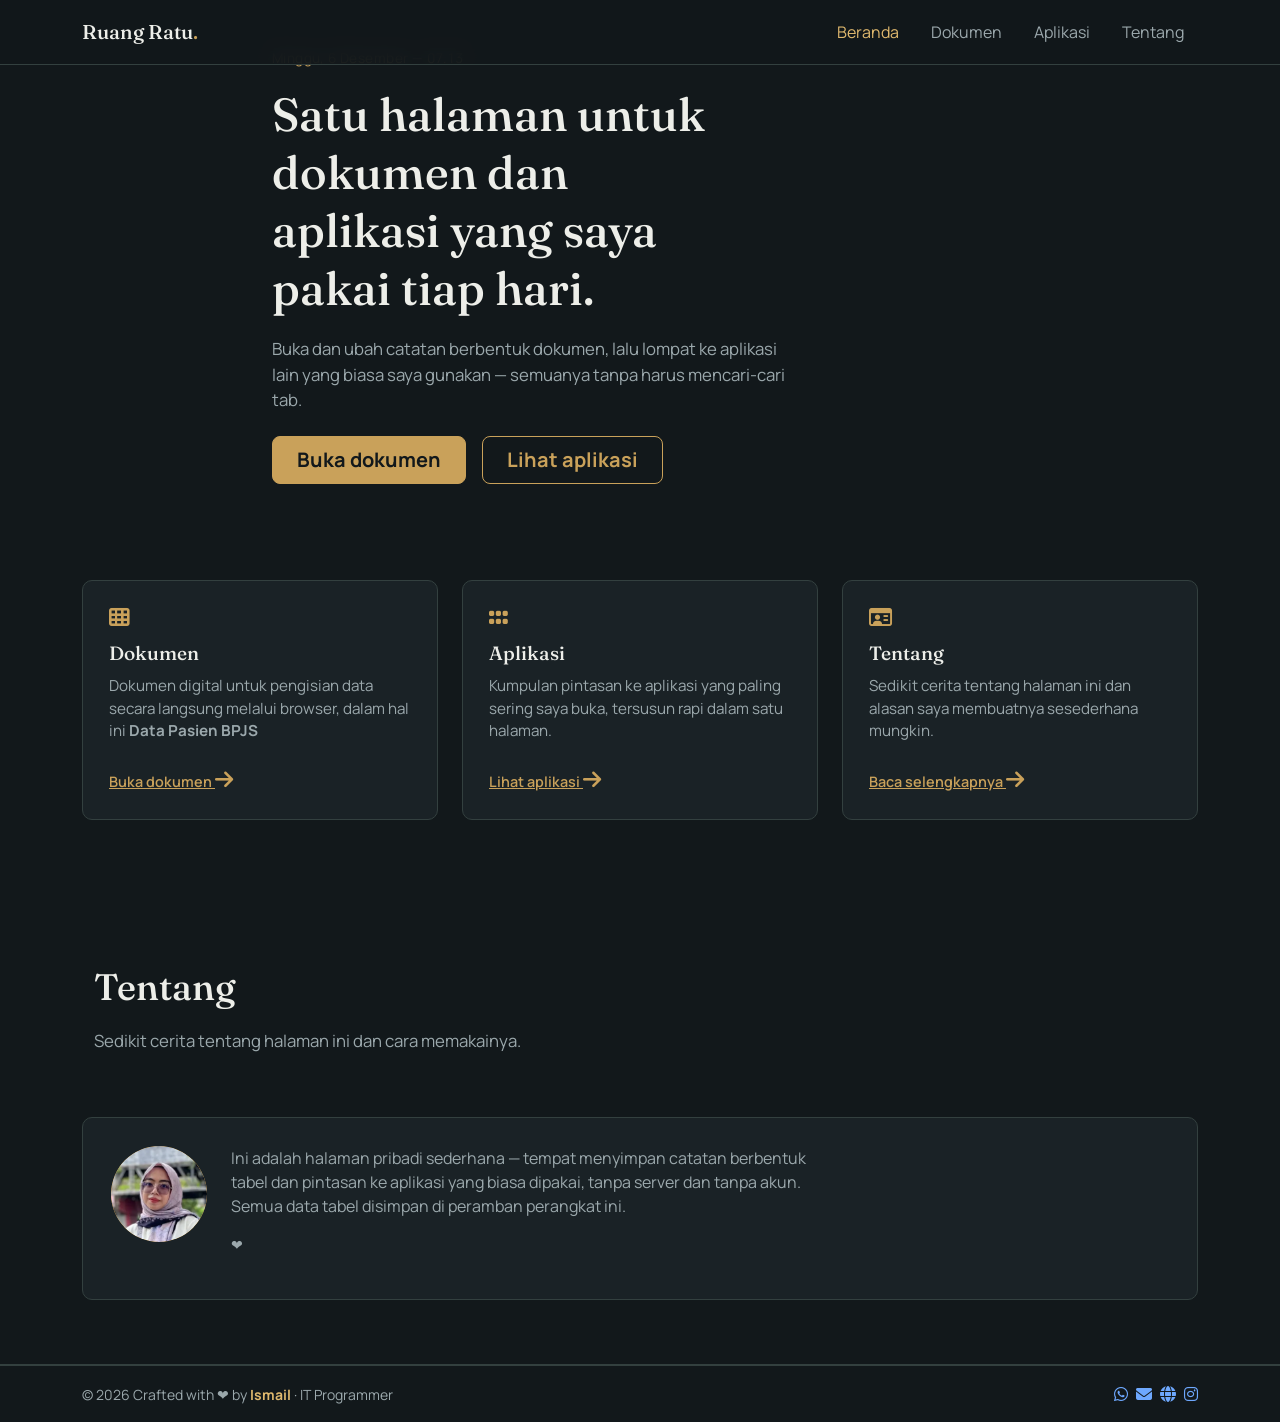
==== index.html @ c06b501b "Update index.html" ====
<!DOCTYPE html>
<html lang="id" data-bs-theme="dark">

<head>
  <meta charset="UTF-8" />
  <meta name="viewport" content="width=device-width, initial-scale=1.0" />
  <title>Beranda — Ruang Kerja Pribadi</title>
  <meta name="description"
    content="Halaman pribadi untuk membuka dokumen dan mengakses aplikasi favorit dalam satu tempat." />

  <link rel="icon" href="assets/img/icon-ratu.png" />

  <link rel="preconnect" href="https://fonts.googleapis.com">
  <link rel="preconnect" href="https://fonts.gstatic.com" crossorigin>
  <link
    href="https://fonts.googleapis.com/css2?family=Fraunces:ital,opsz,wght@0,9..144,400;0,9..144,500;0,9..144,600;1,9..144,500&family=Manrope:wght@400;500;600;700;800&display=swap"
    rel="stylesheet">

  <link rel="stylesheet" href="https://cdn.jsdelivr.net/npm/bootstrap@5.3.3/dist/css/bootstrap.min.css">
  <link rel="stylesheet" href="https://cdnjs.cloudflare.com/ajax/libs/font-awesome/6.5.1/css/all.min.css">
  <link rel="stylesheet" href="css/style.css" />
</head>

<body class="d-flex flex-column min-vh-100">

  <a class="skip-link" href="#isi">Langsung ke isi</a>

  <header id="top">
    <nav class="navbar navbar-expand-lg site-navbar fixed-top">
      <div class="container">
        <a class="navbar-brand" href="index.html">Ruang Ratu<span class="text-brass">.</span></a>
        <button class="navbar-toggler" type="button" data-bs-toggle="collapse" data-bs-target="#mainNav"
          aria-controls="mainNav" aria-expanded="false" aria-label="Buka menu">
          <span class="navbar-toggler-icon"></span>
        </button>
        <div class="collapse navbar-collapse" id="mainNav">
          <ul class="navbar-nav ms-auto gap-lg-1">
            <li class="nav-item"><a class="nav-link active" aria-current="page" href="index.html">Beranda</a></li>
            <li class="nav-item"><a class="nav-link" href="dokumen.html">Dokumen</a></li>
            <li class="nav-item"><a class="nav-link" href="aplikasi.html">Aplikasi</a></li>
            <li class="nav-item"><a class="nav-link" href="#tentang">Tentang</a></li>
          </ul>
        </div>
      </div>
    </nav>
  </header>

  <main class="flex-grow-1">

    <!-- HERO -->
    <section class="hero-section">
      <div class="container py-5">
        <p class="hero-clock" id="liveClock" aria-live="off"></p>
        <h1 class="hero-title">Satu halaman untuk dokumen dan aplikasi yang saya pakai tiap hari.</h1>
        <p class="hero-desc">
          Buka dan ubah catatan berbentuk dokumen, lalu lompat ke aplikasi lain
          yang biasa saya gunakan — semuanya tanpa harus mencari-cari tab.
        </p>
        <div class="d-flex flex-wrap gap-3 mt-4">
          <a href="dokumen.html" class="btn btn-primary btn-lg px-4">Buka dokumen</a>
          <a href="aplikasi.html" class="btn btn-outline-primary btn-lg px-4">Lihat aplikasi</a>
        </div>
      </div>
    </section>

    <!-- ISI -->
    <section id="isi" class="container py-5">
      <div class="row g-4">

        <div class="col-12 col-md-4">
          <div class="overview-card h-100">
            <i class="fa-solid fa-table-cells" aria-hidden="true"></i>
            <h2>Dokumen</h2>
            <p>Dokumen digital untuk pengisian data secara langsung melalui browser, dalam hal ini <strong>Data Pasien
                BPJS</strong></p>
            <a href="dokumen.html" class="overview-link">Buka dokumen <i class="fa-solid fa-arrow-right"></i></a>
          </div>
        </div>

        <div class="col-12 col-md-4">
          <div class="overview-card h-100">
            <i class="fa-solid fa-grip" aria-hidden="true"></i>
            <h2>Aplikasi</h2>
            <p>Kumpulan pintasan ke aplikasi yang paling sering saya buka, tersusun rapi dalam satu halaman.</p>
            <a href="aplikasi.html" class="overview-link">Lihat aplikasi <i class="fa-solid fa-arrow-right"></i></a>
          </div>
        </div>

        <div class="col-12 col-md-4">
          <div class="overview-card h-100">
            <i class="fa-regular fa-id-card" aria-hidden="true"></i>
            <h2>Tentang</h2>
            <p>Sedikit cerita tentang halaman ini dan alasan saya membuatnya sesederhana mungkin.</p>
            <a href="#tentang" class="overview-link">Baca selengkapnya <i class="fa-solid fa-arrow-right"></i></a>
          </div>
        </div>

      </div>
    </section>


    <section id="tentang" class="container py-5">
      <div class="container py-5">
        <h1 class="hero-title hero-title-sm">Tentang</h1>
        <p class="hero-desc">Sedikit cerita tentang halaman ini dan cara memakainya.</p>
      </div>
      <div class="about-card d-flex flex-column flex-sm-row gap-4">
        <div class="avatar" aria-hidden="true"><img src="assets/img/icon-ratu.png" alt="AB"></div>
        <div class="about-text">
          <p>
            Ini adalah halaman pribadi sederhana — tempat menyimpan catatan berbentuk tabel dan
            pintasan ke aplikasi yang biasa dipakai, tanpa server dan tanpa akun. Semua data
            tabel disimpan di peramban perangkat ini.
          </p>
          <p class="about-edit-hint">
            ❤
          </p>
        </div>
      </div>
    </section>

  </main>

  <footer class="site-footer border-top mt-3">
    <div class="footer-bottom border-top">
      <div class="container d-flex flex-wrap justify-content-between align-items-center py-3">
        <p class="mb-0 small text-body-secondary">&copy; <span id="year"></span> Crafted with ❤️ by <strong
            style="color:var(--brass-strong)">Ismail</strong> · IT Programmer
        </p>

        <div class="d-flex gap-2 footer-social">
          <a class="social-btn" href="https://wa.me/6281913333320" target="_blank" rel="noopener noreferrer"
            aria-label="Hubungi lewat WhatsApp" title="WhatsApp">
            <i class="fa-brands fa-whatsapp" aria-hidden="true"></i>
          </a>
          <a class="social-btn" href="mailto:ismailwasil11@gmail.com" aria-label="Kirim email" title="Email">
            <i class="fa-solid fa-envelope" aria-hidden="true"></i>
          </a>
          <a class="social-btn" href="https://ismailportfolio.pages.dev/" target="_blank" rel="noopener noreferrer"
            aria-label="Kunjungi situs web" title="Website">
            <i class="fa-solid fa-globe" aria-hidden="true"></i>
          </a>
          <a class="social-btn" href="https://instagram.com/ismail_ibn_wasil" target="_blank" rel="noopener noreferrer"
            aria-label="Kunjungi Instagram" title="Instagram">
            <i class="fa-brands fa-instagram" aria-hidden="true"></i>
          </a>
        </div>
      </div>
    </div>
  </footer>


  <script src="https://cdn.jsdelivr.net/npm/bootstrap@5.3.3/dist/js/bootstrap.bundle.min.js"></script>
  <script src="js/script.js"></script>
</body>

</html>
---- css/style.css ----
/* =========================================================
   OVERRIDE TEMA BOOTSTRAP
   (mengganti palet default Bootstrap dengan token warna sendiri)
   ========================================================= */
:root,
[data-bs-theme="dark"] {
  --bs-body-bg: #12181B;
  --bs-body-color: #EDEEE9;
  --bs-secondary-color: #9BA8AC;
  --bs-border-color: #33403F;
  --bs-link-color: #C9A15A;
  --bs-link-hover-color: #E0B96E;
  --bs-body-font-family: 'Manrope', system-ui, -apple-system, sans-serif;

  /* token tambahan khusus desain ini */
  --paper: #F6F3EC;
  --paper-line: #E4DFD1;
  --ink: #12181B;
  --ink-soft: #1A2226;
  --mist: #232B2F;
  --mist-border: #33403F;
  --brass: #C9A15A;
  --brass-strong: #E0B96E;
  --font-display: 'Fraunces', Georgia, serif;
}

h1,
h2,
h3,
.navbar-brand {
  font-family: var(--font-display);
  font-weight: 500;
}

code {
  background: var(--mist);
  border: 1px solid var(--mist-border);
  padding: 0.1em 0.45em;
  border-radius: 4px;
  font-size: 0.9em;
  color: var(--brass-strong);
}

.text-brass {
  color: var(--brass);
}

@media (prefers-reduced-motion: reduce) {
  * {
    animation-duration: 0.001ms !important;
    transition-duration: 0.001ms !important;
  }
}

:focus-visible {
  outline: 2px solid var(--brass);
  outline-offset: 3px;
}

.skip-link {
  position: absolute;
  left: -9999px;
  top: 0;
  background: var(--brass);
  color: var(--ink);
  padding: 10px 16px;
  border-radius: 0 0 6px 0;
  z-index: 200;
}

.skip-link:focus {
  left: 0;
}

/* Tombol: dipetakan ke warna brass, bukan biru bawaan Bootstrap */
.btn-primary {
  --bs-btn-bg: var(--brass);
  --bs-btn-border-color: var(--brass);
  --bs-btn-hover-bg: var(--brass-strong);
  --bs-btn-hover-border-color: var(--brass-strong);
  --bs-btn-active-bg: var(--brass-strong);
  --bs-btn-active-border-color: var(--brass-strong);
  --bs-btn-color: #12181B;
  --bs-btn-hover-color: #12181B;
  --bs-btn-active-color: #12181B;
  font-weight: 700;
}

.btn-outline-primary {
  --bs-btn-color: var(--brass);
  --bs-btn-border-color: var(--brass);
  --bs-btn-hover-bg: var(--brass);
  --bs-btn-hover-border-color: var(--brass);
  --bs-btn-hover-color: #12181B;
  --bs-btn-active-bg: var(--brass);
  --bs-btn-active-border-color: var(--brass);
  --bs-btn-active-color: #12181B;
  font-weight: 700;
}

/* =========================================================
   NAVBAR
   ========================================================= */
.site-navbar {
  background: rgba(18, 24, 27, 0.9);
  backdrop-filter: blur(10px);
  border-bottom: 1px solid var(--mist-border);
  padding-top: 12px;
  padding-bottom: 12px;
}

.site-navbar .navbar-brand {
  font-size: 1.25rem;
  color: var(--bs-body-color);
}

.site-navbar .nav-link {
  color: var(--bs-secondary-color);
  padding: 8px 14px !important;
  border-radius: 6px;
  transition: color 180ms ease, background 180ms ease;
}

.site-navbar .nav-link:hover {
  color: var(--bs-body-color);
  background: var(--mist);
}

.site-navbar .nav-link.active {
  color: var(--brass-strong);
}

/* =========================================================
   HERO
   ========================================================= */
.hero-section {
  animation: hero-in 700ms ease both;
}

@keyframes hero-in {
  from {
    opacity: 0;
    transform: translateY(10px);
  }

  to {
    opacity: 1;
    transform: translateY(0);
  }
}

.hero-section .container {
  max-width: 760px;
  padding-top: 56px;
  padding-bottom: 40px;
}

.hero-section-sm .container {
  padding-top: 40px;
  padding-bottom: 24px;
}

.hero-clock {
  font-size: 0.85rem;
  letter-spacing: 0.03em;
  color: var(--brass);
  margin-bottom: 18px;
  font-variant-numeric: tabular-nums;
}

.hero-title {
  font-size: clamp(1.9rem, 4vw, 2.9rem);
  line-height: 1.25;
  max-width: 15ch;
  margin: 0;
}

.hero-title-sm {
  font-size: clamp(1.7rem, 3.4vw, 2.3rem);
  max-width: none;
}

.hero-desc {
  margin-top: 18px;
  max-width: 52ch;
  font-size: 1.05rem;
  color: var(--bs-secondary-color);
}

/* =========================================================
   KARTU RINGKASAN (Beranda)
   ========================================================= */
.overview-card {
  border: 1px solid var(--mist-border);
  border-radius: 10px;
  background: var(--ink-soft);
  padding: 26px;
  display: flex;
  flex-direction: column;
  gap: 10px;
  transition: border-color 180ms ease, transform 180ms ease;
}

.overview-card:hover {
  border-color: var(--brass);
  transform: translateY(-2px);
}

.overview-card i {
  color: var(--brass);
  font-size: 1.3rem;
}

.overview-card h2 {
  font-size: 1.2rem;
  margin: 4px 0 0;
}

.overview-card p {
  color: var(--bs-secondary-color);
  font-size: 0.95rem;
  flex-grow: 1;
}

.overview-link {
  color: var(--brass);
  font-weight: 600;
  font-size: 0.9rem;
}

.overview-link:hover {
  color: var(--brass-strong);
}

/* =========================================================
   DOKUMEN / SPREADSHEET
   ========================================================= */
.dokumen {
  width: 95%;
  margin: 0 auto;
  display: block;
}

.sheet-panel {
  background: var(--paper);
  border-radius: 10px;
  overflow: hidden;
  box-shadow: 0 20px 50px -25px rgba(0, 0, 0, 0.6);
}

/* =========================================================
   APLIKASI
   ========================================================= */
.app-btn {
  display: flex;
  align-items: center;
  gap: 12px;
  padding: 16px;
  border: 1px solid var(--mist-border);
  border-radius: 10px;
  background: var(--ink-soft);
  height: 100%;
  transition: border-color 180ms ease, background 180ms ease, transform 180ms ease;
}

.app-btn:hover {
  border-color: var(--brass);
  background: var(--mist);
  transform: translateY(-2px);
}

.app-btn i {
  font-size: 1.15rem;
  color: var(--brass);
  width: 22px;
  text-align: center;
}

.app-btn span {
  font-weight: 600;
  font-size: 0.95rem;
  color: var(--bs-body-color);
}

/* =========================================================
   TENTANG
   ========================================================= */
.about-card {
  padding: 28px;
  border: 1px solid var(--mist-border);
  border-radius: 10px;
  background: var(--ink-soft);
}

.avatar {
  flex-shrink: 0;
  width: 96px;
  height: 96px;
  border-radius: 50%;
  background: var(--brass);
  color: var(--ink);
  font-family: var(--font-display);
  font-weight: 600;
  display: flex;
  align-items: center;
  justify-content: center;
  font-size: 1.1rem;
  overflow: hidden;
}

.avatar img {
  display: block;
  width: 100%;
  height: 100%;
  border-radius: 50%;
  object-fit: cover;
  object-position: center 30%;
}

.about-text p {
  color: var(--bs-secondary-color);
  max-width: 60ch;
}

.about-edit-hint {
  font-size: 0.88rem;
  color: #7C8A8E;
}

/* =========================================================
   FOOTER
   ========================================================= */
.site-footer {
  border-color: var(--mist-border) !important;
}

.back-to-top {
  display: inline-flex;
  align-items: center;
  gap: 6px;
  color: var(--bs-secondary-color);
  transition: color 180ms ease;
}

.back-to-top:hover {
  color: var(--brass-strong);
}

/* =========================================================
   RESPONSIVE
   ========================================================= */
@media (max-width: 991.98px) {
  .site-navbar .navbar-nav {
    padding-top: 10px;
    gap: 2px;
  }
}

@media (max-width: 575.98px) {
  .sheet-status {
    margin-left: 0;
    width: 100%;
    order: 3;
  }
}
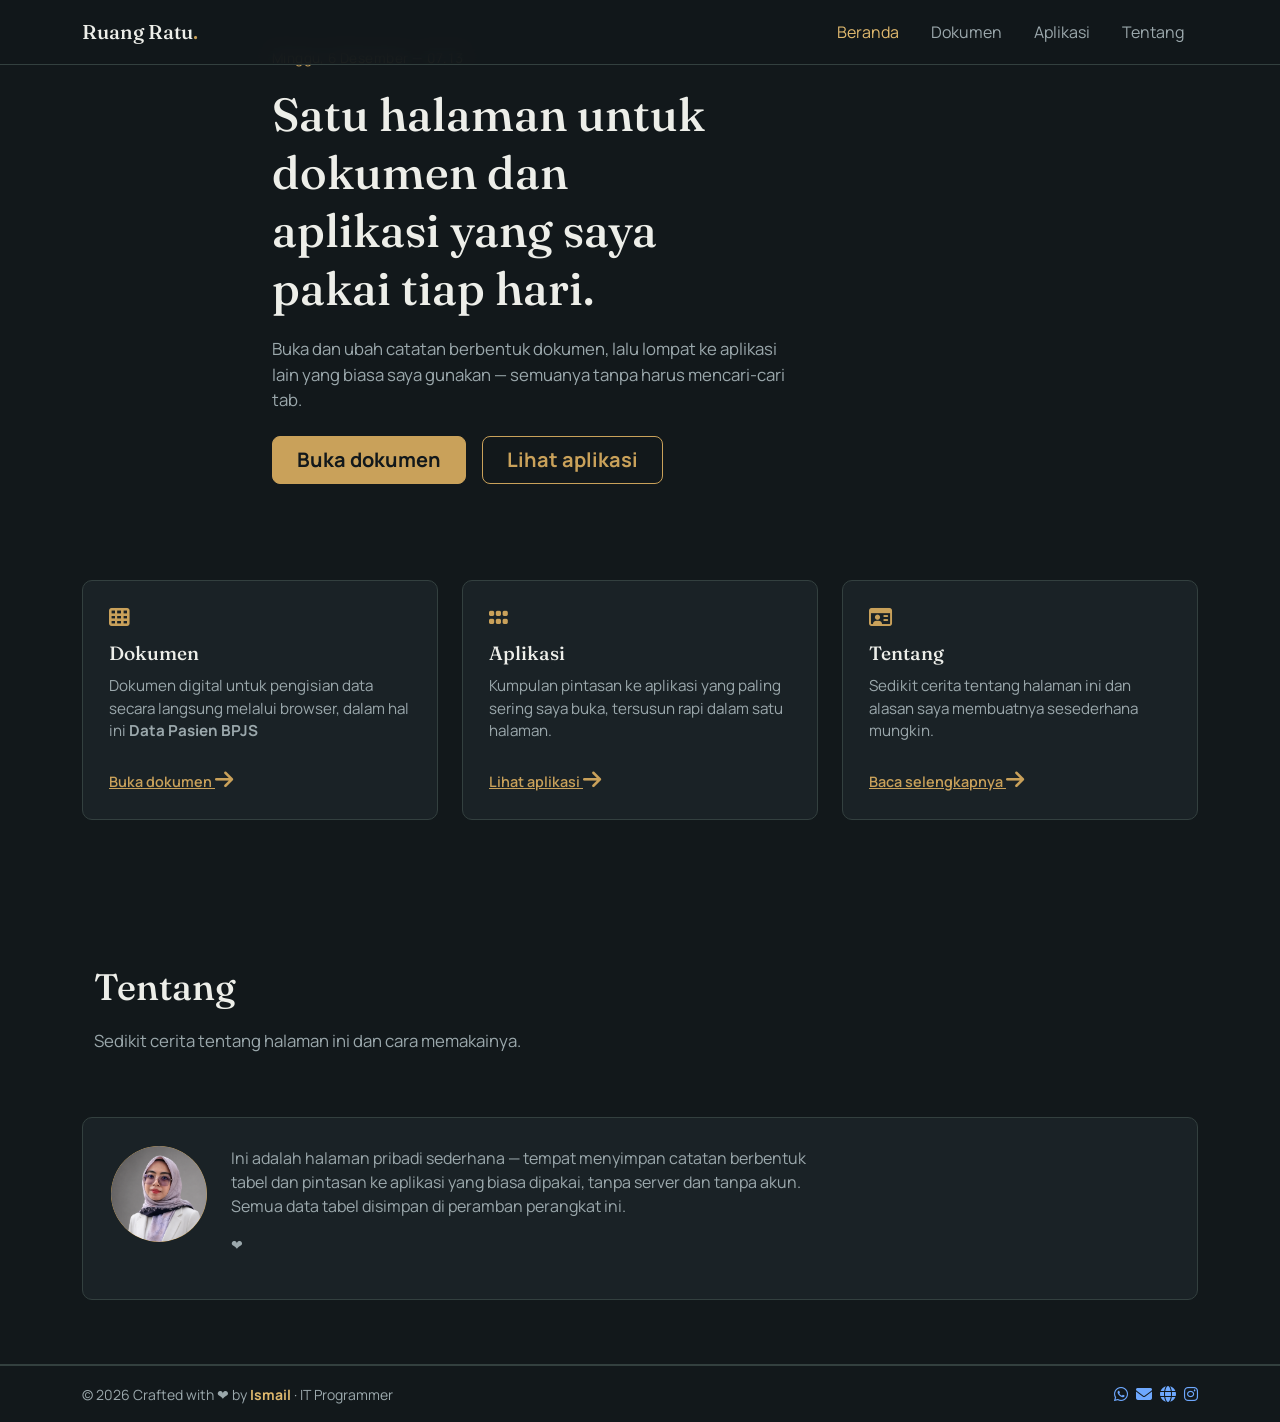
==== commit a89ad41c: "Update index.html" ====
--- a/index.html
+++ b/index.html
@@ -8,7 +8,7 @@
   <meta name="description"
     content="Halaman pribadi untuk membuka dokumen dan mengakses aplikasi favorit dalam satu tempat." />
 
-  <link rel="icon" href="assets/img/icon-ratu.png" />
+  <link rel="icon" href="assets/img/Professional_profil_round.png" />
 
   <link rel="preconnect" href="https://fonts.googleapis.com">
   <link rel="preconnect" href="https://fonts.gstatic.com" crossorigin>
@@ -105,7 +105,7 @@
         <p class="hero-desc">Sedikit cerita tentang halaman ini dan cara memakainya.</p>
       </div>
       <div class="about-card d-flex flex-column flex-sm-row gap-4">
-        <div class="avatar" aria-hidden="true"><img src="assets/img/icon-ratu.png" alt="AB"></div>
+        <div class="avatar" aria-hidden="true"><img src="assets/img/Professional_profil_round.png" alt="RR"></div>
         <div class="about-text">
           <p>
             Ini adalah halaman pribadi sederhana — tempat menyimpan catatan berbentuk tabel dan
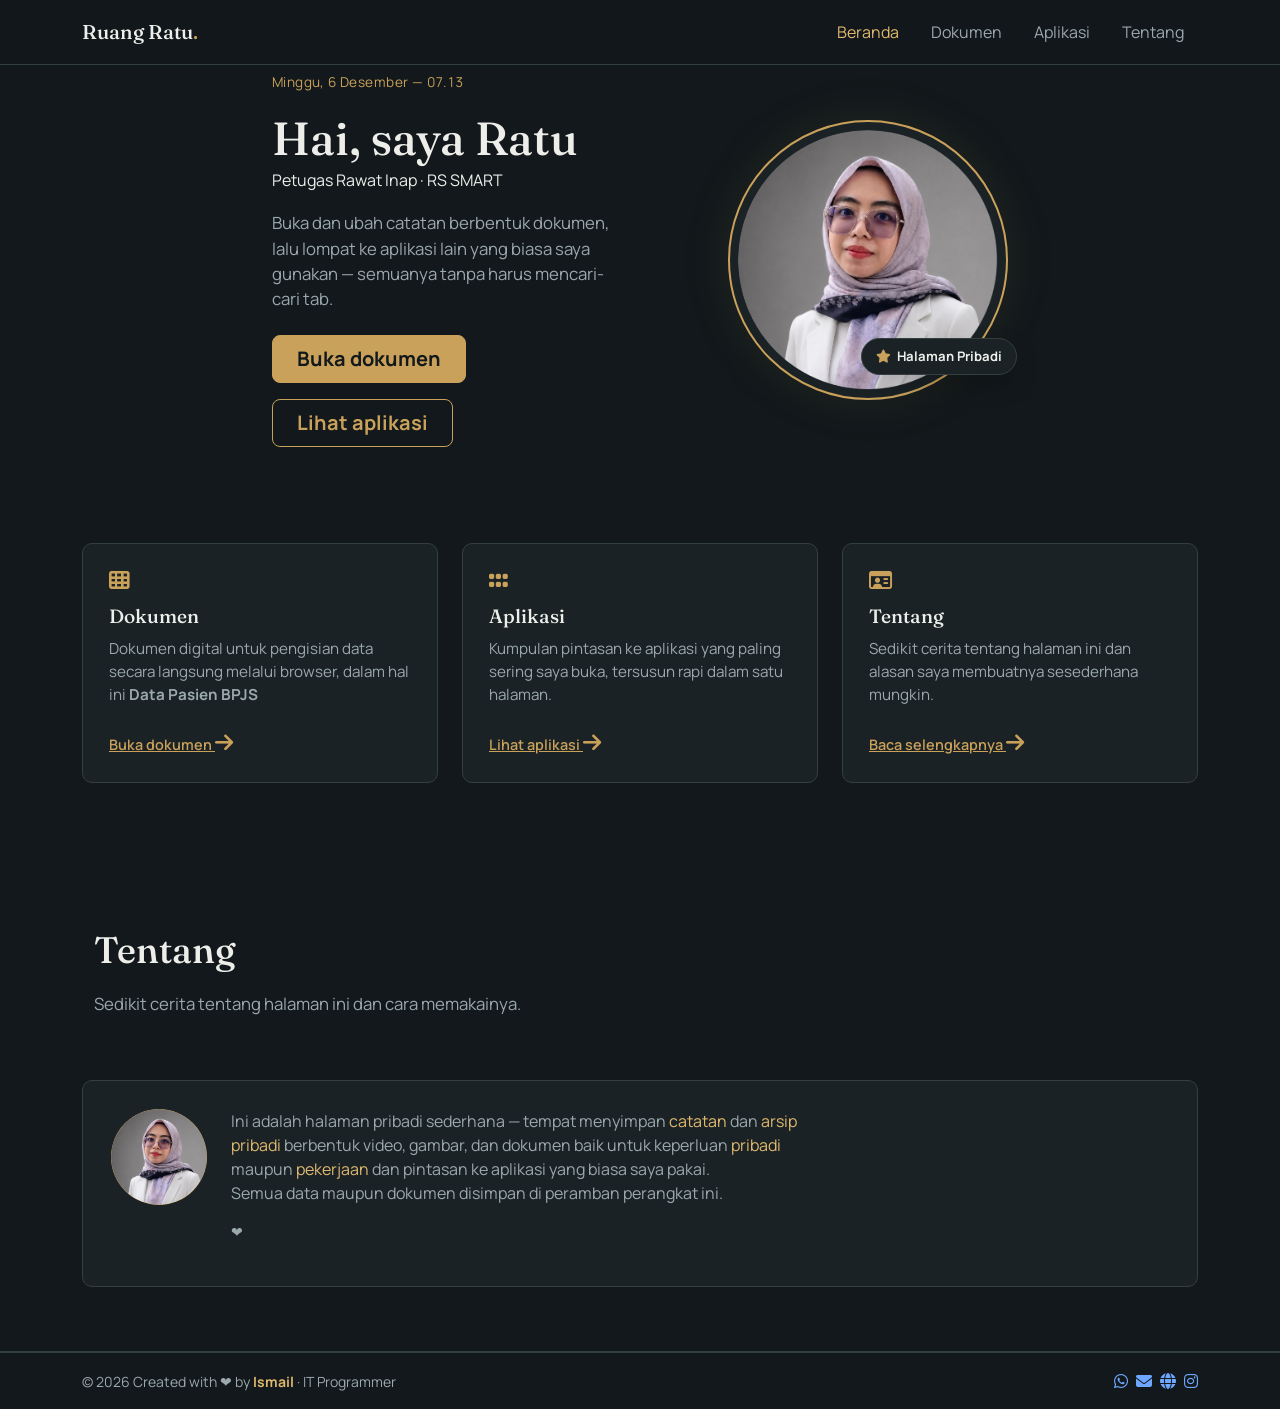
==== commit 6a07acb2: "Update index.html" ====
--- a/index.html
+++ b/index.html
@@ -48,7 +48,7 @@
   <main class="flex-grow-1">
 
     <!-- HERO -->
-    <section class="hero-section">
+    <!-- <section class="hero-section">
       <div class="container py-5">
         <p class="hero-clock" id="liveClock" aria-live="off"></p>
         <h1 class="hero-title">Satu halaman untuk dokumen dan aplikasi yang saya pakai tiap hari.</h1>
@@ -59,6 +59,35 @@
         <div class="d-flex flex-wrap gap-3 mt-4">
           <a href="dokumen.html" class="btn btn-primary btn-lg px-4">Buka dokumen</a>
           <a href="aplikasi.html" class="btn btn-outline-primary btn-lg px-4">Lihat aplikasi</a>
+        </div>
+      </div>
+    </section> -->
+
+    <section class="hero-section hero-section-split mt-4">
+      <div class="container py-5">
+        <div class="row align-items-center g-5">
+
+          <div class="col-12 col-lg-6 order-2 order-lg-1">
+            <p class="hero-clock" id="liveClock" aria-live="off"></p>
+            <h1 class="hero-title mt-3">Hai, saya <span class="hero-name">Ratu</span></h1>
+            <p class="hero-role">Petugas Rawat Inap &middot; RS SMART</p>
+            <p class="hero-desc">
+              Buka dan ubah catatan berbentuk dokumen, lalu lompat ke aplikasi lain
+              yang biasa saya gunakan — semuanya tanpa harus mencari-cari tab.
+            </p>
+            <div class="d-flex flex-wrap gap-3 mt-4">
+              <a href="dokumen.html" class="btn btn-primary btn-lg px-4">Buka dokumen</a>
+              <a href="aplikasi.html" class="btn btn-outline-primary btn-lg px-4">Lihat aplikasi</a>
+            </div>
+          </div>
+
+          <div class="col-12 col-lg-6 order-1 order-lg-2">
+            <div class="hero-photo-wrap">
+              <img src="assets/img/Professional_profil_round.png" alt="Foto profil" class="hero-photo" />
+              <span class="hero-photo-tag"><i class="fa-solid fa-star" aria-hidden="true"></i> Halaman Pribadi</span>
+            </div>
+          </div>
+
         </div>
       </div>
     </section>
@@ -108,9 +137,13 @@
         <div class="avatar" aria-hidden="true"><img src="assets/img/Professional_profil_round.png" alt="RR"></div>
         <div class="about-text">
           <p>
-            Ini adalah halaman pribadi sederhana — tempat menyimpan catatan berbentuk tabel dan
-            pintasan ke aplikasi yang biasa dipakai, tanpa server dan tanpa akun. Semua data
-            tabel disimpan di peramban perangkat ini.
+            Ini adalah halaman pribadi sederhana — tempat menyimpan <span
+              style="color:var(--brass-strong)">catatan</span> dan <span style="color:var(--brass-strong)">arsip
+              pribadi</span> berbentuk video, gambar, dan dokumen baik untuk keperluan <span
+              style="color:var(--brass-strong)">pribadi</span> maupun <span
+              style="color:var(--brass-strong)">pekerjaan</span> dan
+            pintasan ke aplikasi yang biasa saya pakai. <br> Semua data maupun dokumen disimpan di peramban perangkat
+            ini.
           </p>
           <p class="about-edit-hint">
             ❤
@@ -124,7 +157,7 @@
   <footer class="site-footer border-top mt-3">
     <div class="footer-bottom border-top">
       <div class="container d-flex flex-wrap justify-content-between align-items-center py-3">
-        <p class="mb-0 small text-body-secondary">&copy; <span id="year"></span> Crafted with ❤️ by <strong
+        <p class="mb-0 small text-body-secondary">&copy; <span id="year"></span> Created with ❤️ by <strong
             style="color:var(--brass-strong)">Ismail</strong> · IT Programmer
         </p>
 
--- a/css/style.css
+++ b/css/style.css
@@ -185,6 +185,74 @@
   max-width: 52ch;
   font-size: 1.05rem;
   color: var(--bs-secondary-color);
+}
+
+/* ===== HERO PICTURE */
+
+/* Foto di sisi kanan hero Beranda: bingkai bulat + ring cahaya + label mengambang */
+.hero-photo-wrap {
+  position: relative;
+  width: min(240px, 55vw);
+  aspect-ratio: 1 / 1;
+  margin: 0 auto;
+  padding: 8px;
+  border-radius: 50%;
+  border: 2px solid var(--brass);
+  background: var(--ink-soft);
+}
+
+.hero-photo-wrap::before {
+  content: '';
+  position: absolute;
+  inset: -10%;
+  border-radius: 50%;
+  background: radial-gradient(circle, rgba(201, 161, 90, 0.28), transparent 70%);
+  filter: blur(18px);
+  z-index: -1;
+}
+
+.hero-photo {
+  display: block;
+  width: 100%;
+  height: 100%;
+  border-radius: 50%;
+  object-fit: cover;
+  object-position: center 25%;
+}
+
+.hero-photo-tag {
+  position: absolute;
+  bottom: 8%;
+  right: -4%;
+  display: inline-flex;
+  align-items: center;
+  gap: 6px;
+  background: var(--ink-soft);
+  border: 1px solid var(--mist-border);
+  color: var(--bs-body-color);
+  padding: 8px 14px;
+  border-radius: 999px;
+  font-size: 0.82rem;
+  font-weight: 700;
+  box-shadow: 0 10px 30px -12px rgba(0, 0, 0, 0.6);
+  white-space: nowrap;
+}
+
+.hero-photo-tag i {
+  color: var(--brass);
+}
+
+@media (min-width: 992px) {
+  .hero-photo-wrap {
+    width: min(280px, 22vw);
+    margin: 0 0 0 auto;
+  }
+}
+
+@media (max-width: 991.98px) {
+  .hero-photo-wrap {
+    margin-bottom: 8px;
+  }
 }
 
 /* =========================================================
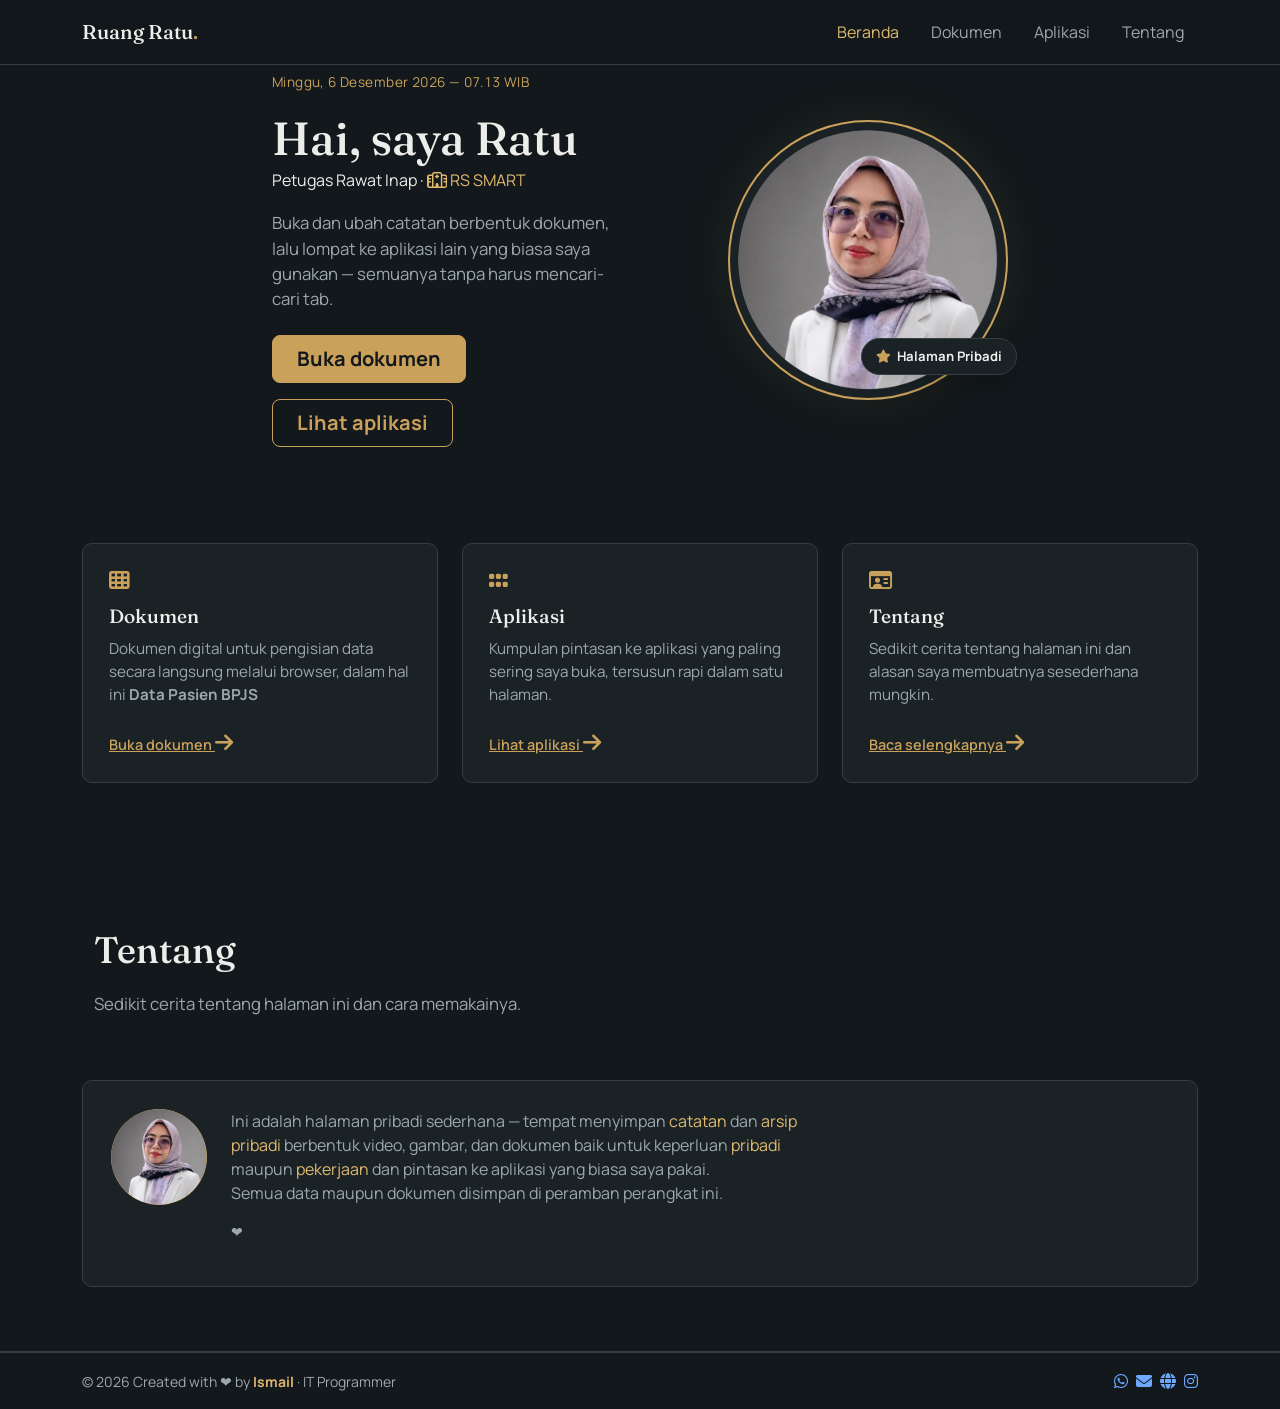
==== commit 23c6931c: "Update index.html" ====
--- a/index.html
+++ b/index.html
@@ -70,7 +70,10 @@
           <div class="col-12 col-lg-6 order-2 order-lg-1">
             <p class="hero-clock" id="liveClock" aria-live="off"></p>
             <h1 class="hero-title mt-3">Hai, saya <span class="hero-name">Ratu</span></h1>
-            <p class="hero-role">Petugas Rawat Inap &middot; RS SMART</p>
+            <p class="hero-role">Petugas Rawat Inap &middot; <a href="https://rsud.pamekasankab.go.id" target="_blank"
+                style="color:var(--brass-strong); text-decoration: none;"><i class="fa-regular fa-hospital"></i> RS
+                SMART</a>
+            </p>
             <p class="hero-desc">
               Buka dan ubah catatan berbentuk dokumen, lalu lompat ke aplikasi lain
               yang biasa saya gunakan — semuanya tanpa harus mencari-cari tab.
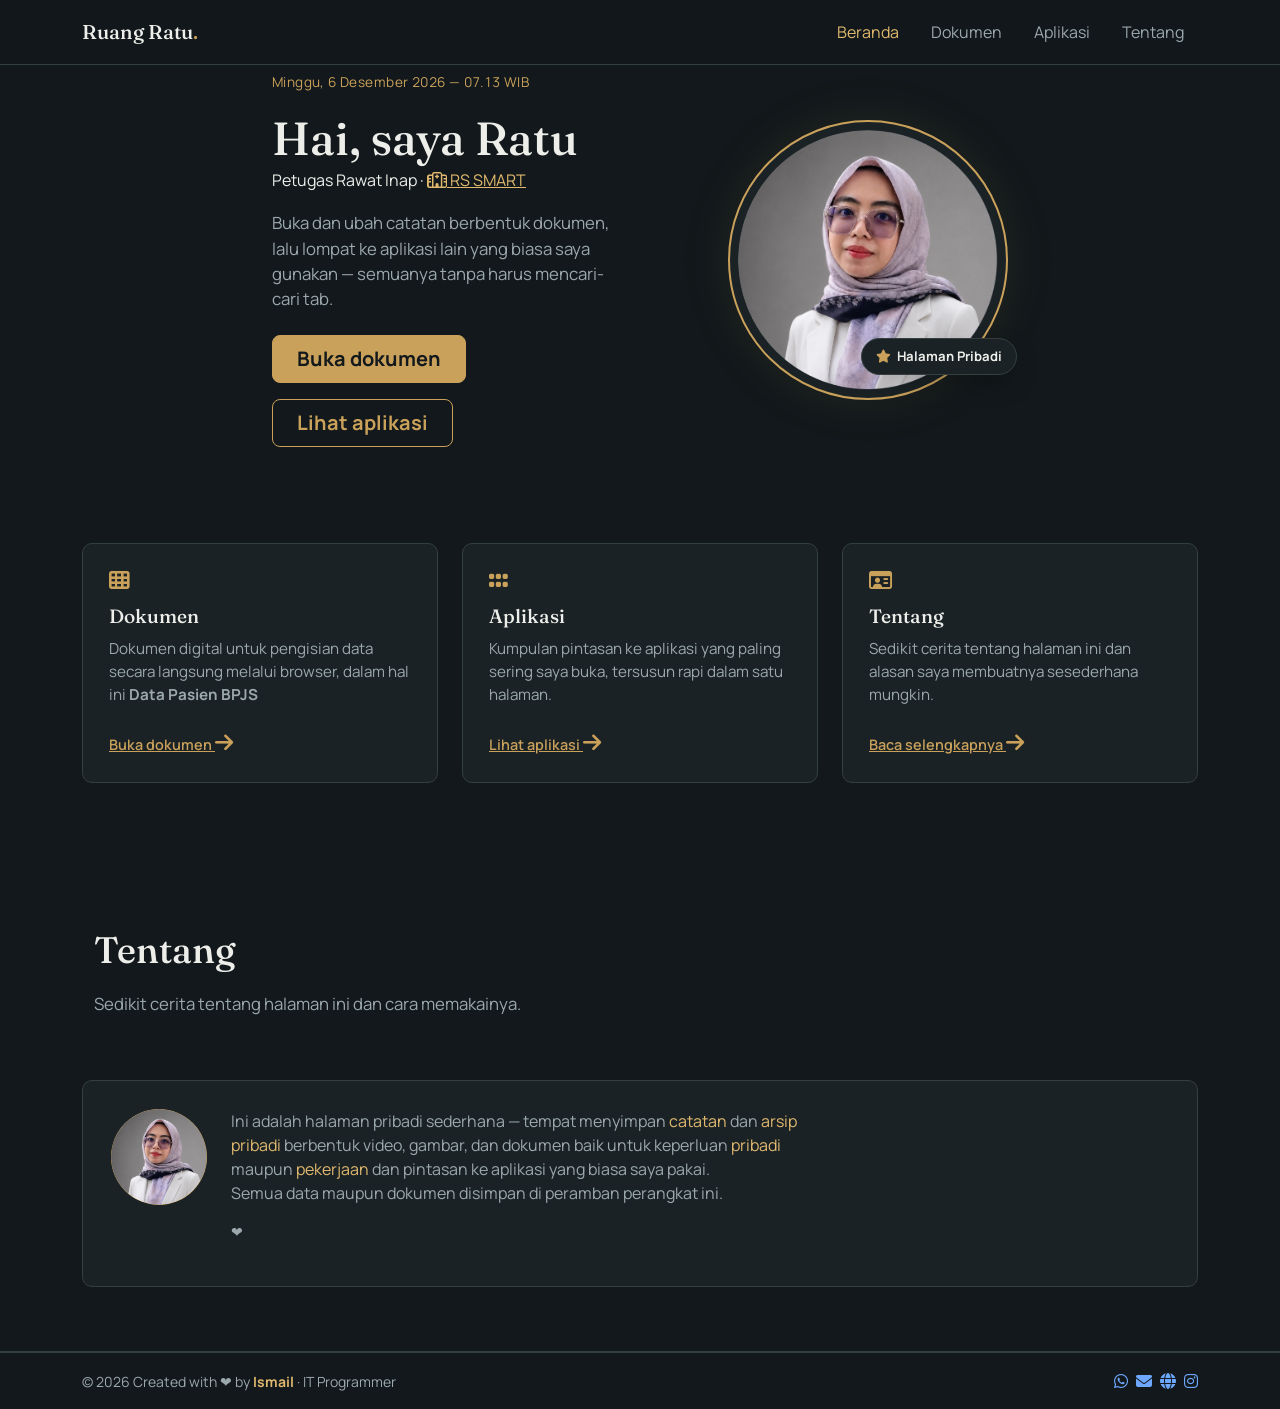
==== commit 0792534a: "Update index.html" ====
--- a/index.html
+++ b/index.html
@@ -71,7 +71,7 @@
             <p class="hero-clock" id="liveClock" aria-live="off"></p>
             <h1 class="hero-title mt-3">Hai, saya <span class="hero-name">Ratu</span></h1>
             <p class="hero-role">Petugas Rawat Inap &middot; <a href="https://rsud.pamekasankab.go.id" target="_blank"
-                style="color:var(--brass-strong); text-decoration: none;"><i class="fa-regular fa-hospital"></i> RS
+                style="color:var(--brass-strong)"><i class="fa-regular fa-hospital"></i> RS
                 SMART</a>
             </p>
             <p class="hero-desc">
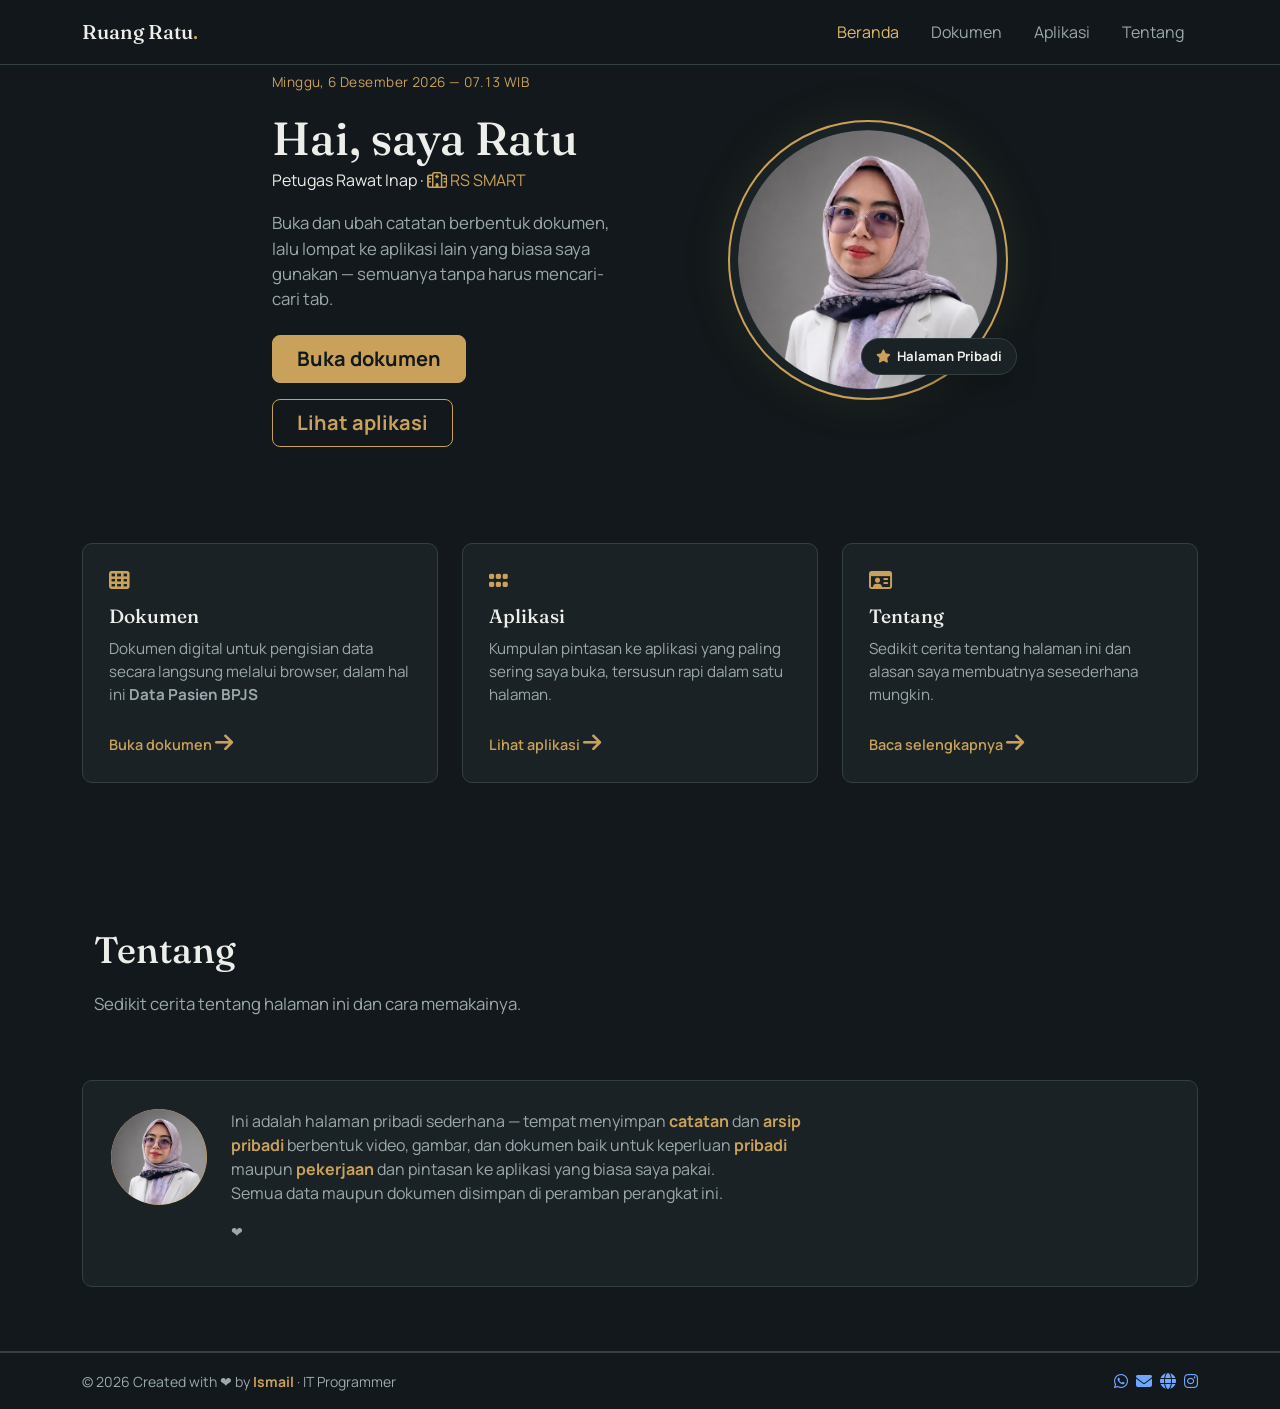
==== commit 71872f93: "Update index.html" ====
--- a/index.html
+++ b/index.html
@@ -71,7 +71,7 @@
             <p class="hero-clock" id="liveClock" aria-live="off"></p>
             <h1 class="hero-title mt-3">Hai, saya <span class="hero-name">Ratu</span></h1>
             <p class="hero-role">Petugas Rawat Inap &middot; <a href="https://rsud.pamekasankab.go.id" target="_blank"
-                style="color:var(--brass-strong)"><i class="fa-regular fa-hospital"></i> RS
+                class="text-brass"><i class="fa-regular fa-hospital"></i> RS
                 SMART</a>
             </p>
             <p class="hero-desc">
@@ -140,11 +140,10 @@
         <div class="avatar" aria-hidden="true"><img src="assets/img/Professional_profil_round.png" alt="RR"></div>
         <div class="about-text">
           <p>
-            Ini adalah halaman pribadi sederhana — tempat menyimpan <span
-              style="color:var(--brass-strong)">catatan</span> dan <span style="color:var(--brass-strong)">arsip
+            Ini adalah halaman pribadi sederhana — tempat menyimpan <span class="text-brass-strong">catatan</span> dan
+            <span class="text-brass-strong">arsip
               pribadi</span> berbentuk video, gambar, dan dokumen baik untuk keperluan <span
-              style="color:var(--brass-strong)">pribadi</span> maupun <span
-              style="color:var(--brass-strong)">pekerjaan</span> dan
+              class="text-brass-strong">pribadi</span> maupun <span class="text-brass-strong">pekerjaan</span> dan
             pintasan ke aplikasi yang biasa saya pakai. <br> Semua data maupun dokumen disimpan di peramban perangkat
             ini.
           </p>
@@ -161,7 +160,7 @@
     <div class="footer-bottom border-top">
       <div class="container d-flex flex-wrap justify-content-between align-items-center py-3">
         <p class="mb-0 small text-body-secondary">&copy; <span id="year"></span> Created with ❤️ by <strong
-            style="color:var(--brass-strong)">Ismail</strong> · IT Programmer
+            class="text-brass">Ismail</strong> · IT Programmer
         </p>
 
         <div class="d-flex gap-2 footer-social">
--- a/css/style.css
+++ b/css/style.css
@@ -41,8 +41,19 @@
   color: var(--brass-strong);
 }
 
+/* agar tag a tidak bergaris */
+a {
+  text-decoration: none;
+}
+/* /agar tag a tidak bergaris */
+
 .text-brass {
   color: var(--brass);
+}
+
+.text-brass-strong {
+  color: var(--brass);
+  font-weight: bolder;
 }
 
 @media (prefers-reduced-motion: reduce) {
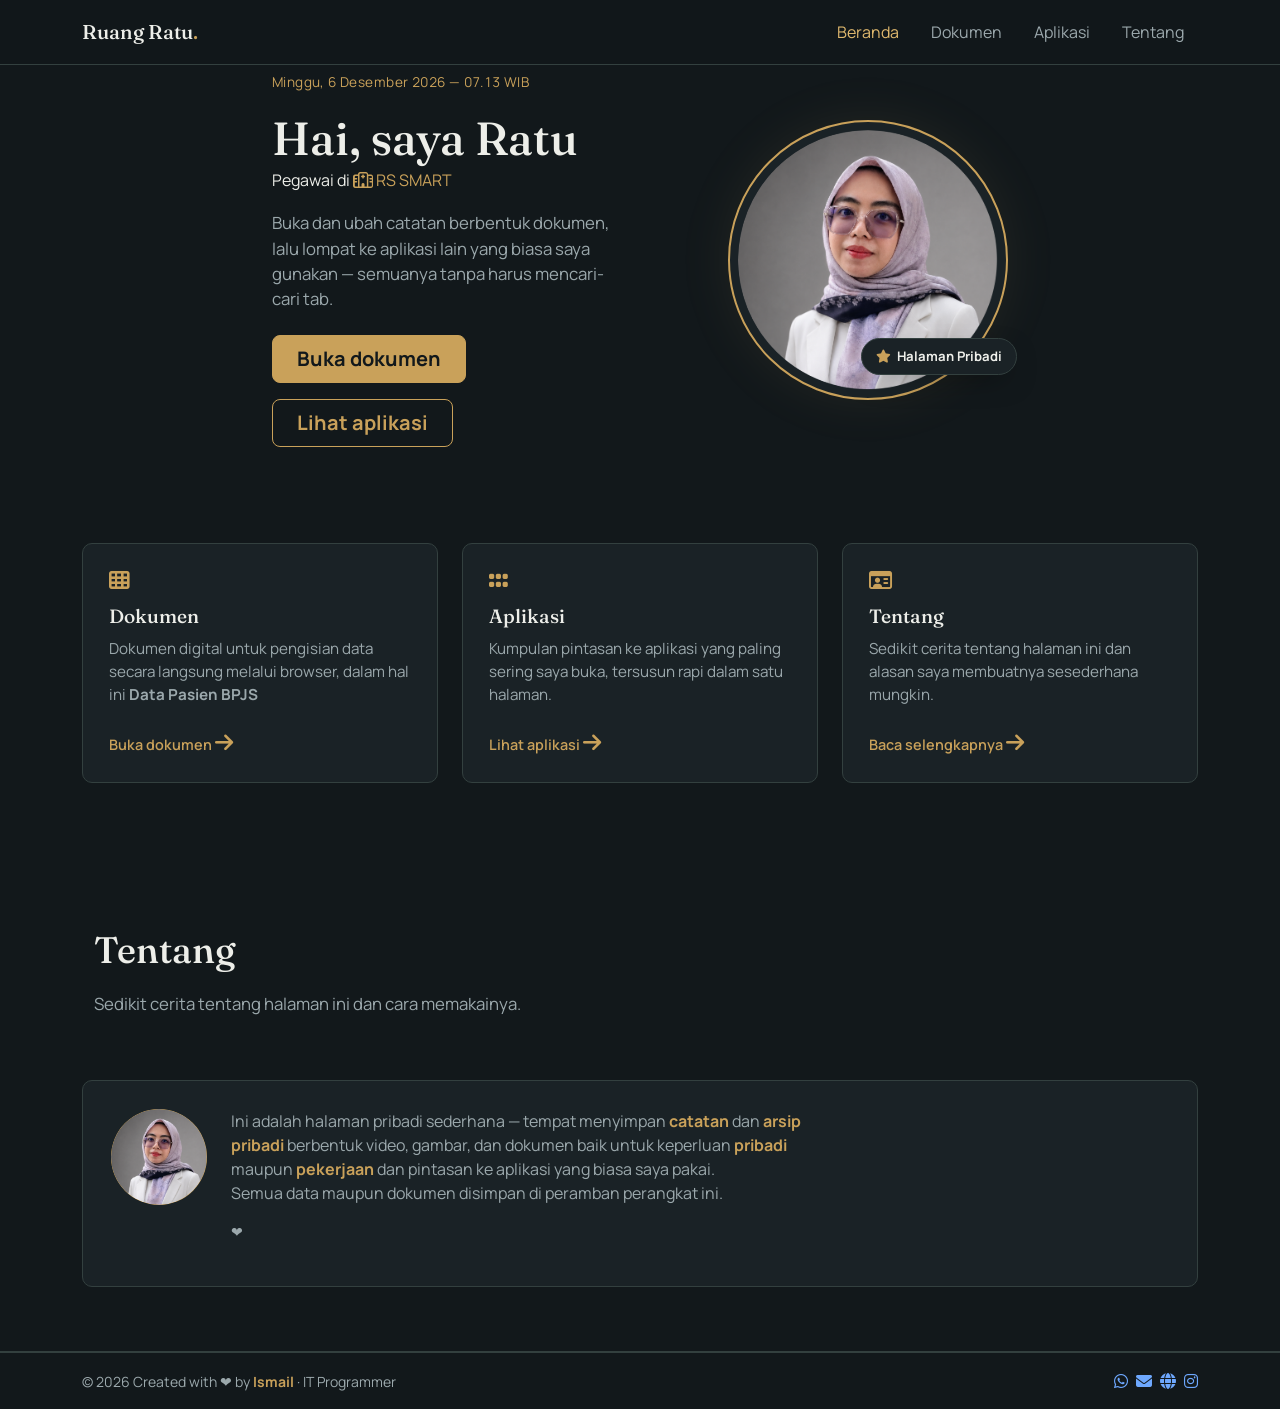
==== commit 7e3e8f28: "Update index.html" ====
--- a/index.html
+++ b/index.html
@@ -4,7 +4,7 @@
 <head>
   <meta charset="UTF-8" />
   <meta name="viewport" content="width=device-width, initial-scale=1.0" />
-  <title>Beranda — Ruang Kerja Pribadi</title>
+  <title>Beranda — Ruang Ratu</title>
   <meta name="description"
     content="Halaman pribadi untuk membuka dokumen dan mengakses aplikasi favorit dalam satu tempat." />
 
@@ -70,7 +70,7 @@
           <div class="col-12 col-lg-6 order-2 order-lg-1">
             <p class="hero-clock" id="liveClock" aria-live="off"></p>
             <h1 class="hero-title mt-3">Hai, saya <span class="hero-name">Ratu</span></h1>
-            <p class="hero-role">Petugas Rawat Inap &middot; <a href="https://rsud.pamekasankab.go.id" target="_blank"
+            <p class="hero-role">Pegawai di <a href="https://rsud.pamekasankab.go.id" target="_blank"
                 class="text-brass"><i class="fa-regular fa-hospital"></i> RS
                 SMART</a>
             </p>
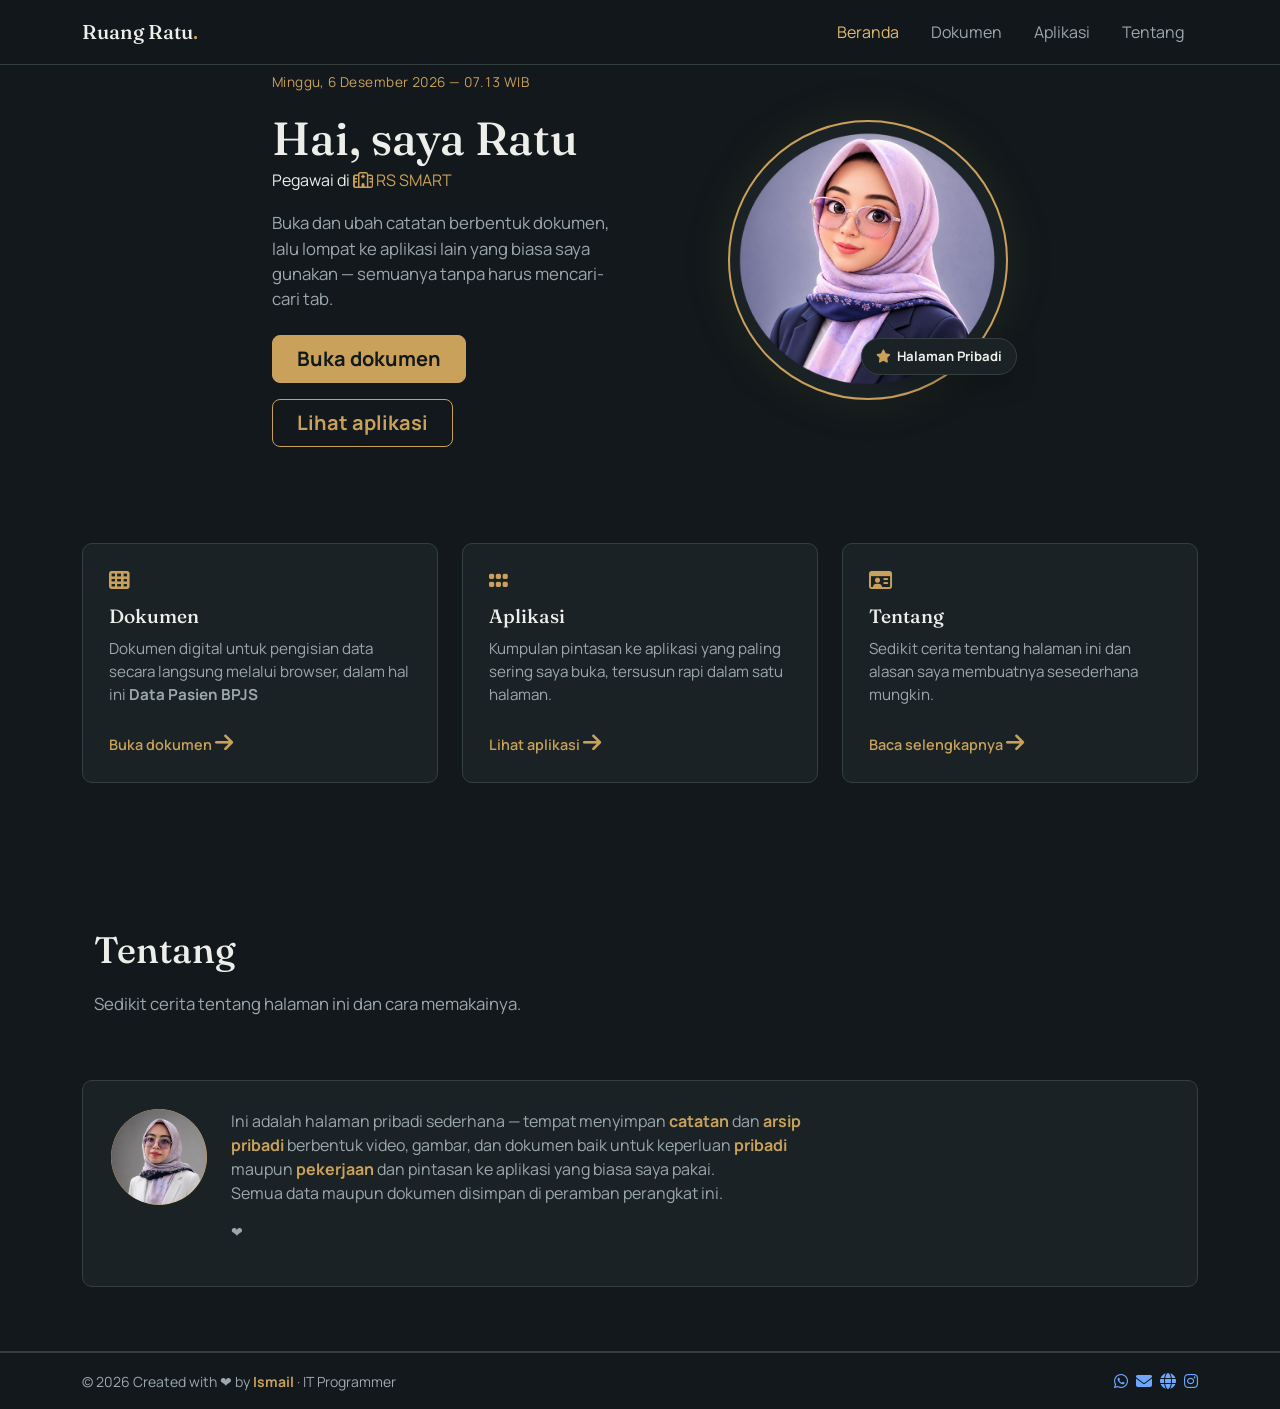
==== commit 1369ac14: "Update index.html" ====
--- a/index.html
+++ b/index.html
@@ -86,7 +86,7 @@
 
           <div class="col-12 col-lg-6 order-1 order-lg-2">
             <div class="hero-photo-wrap">
-              <img src="assets/img/Professional_profil_round.png" alt="Foto profil" class="hero-photo" />
+              <img src="assets/img/Professional_profil_round_3d.png" alt="Foto profil" class="hero-photo" />
               <span class="hero-photo-tag"><i class="fa-solid fa-star" aria-hidden="true"></i> Halaman Pribadi</span>
             </div>
           </div>
